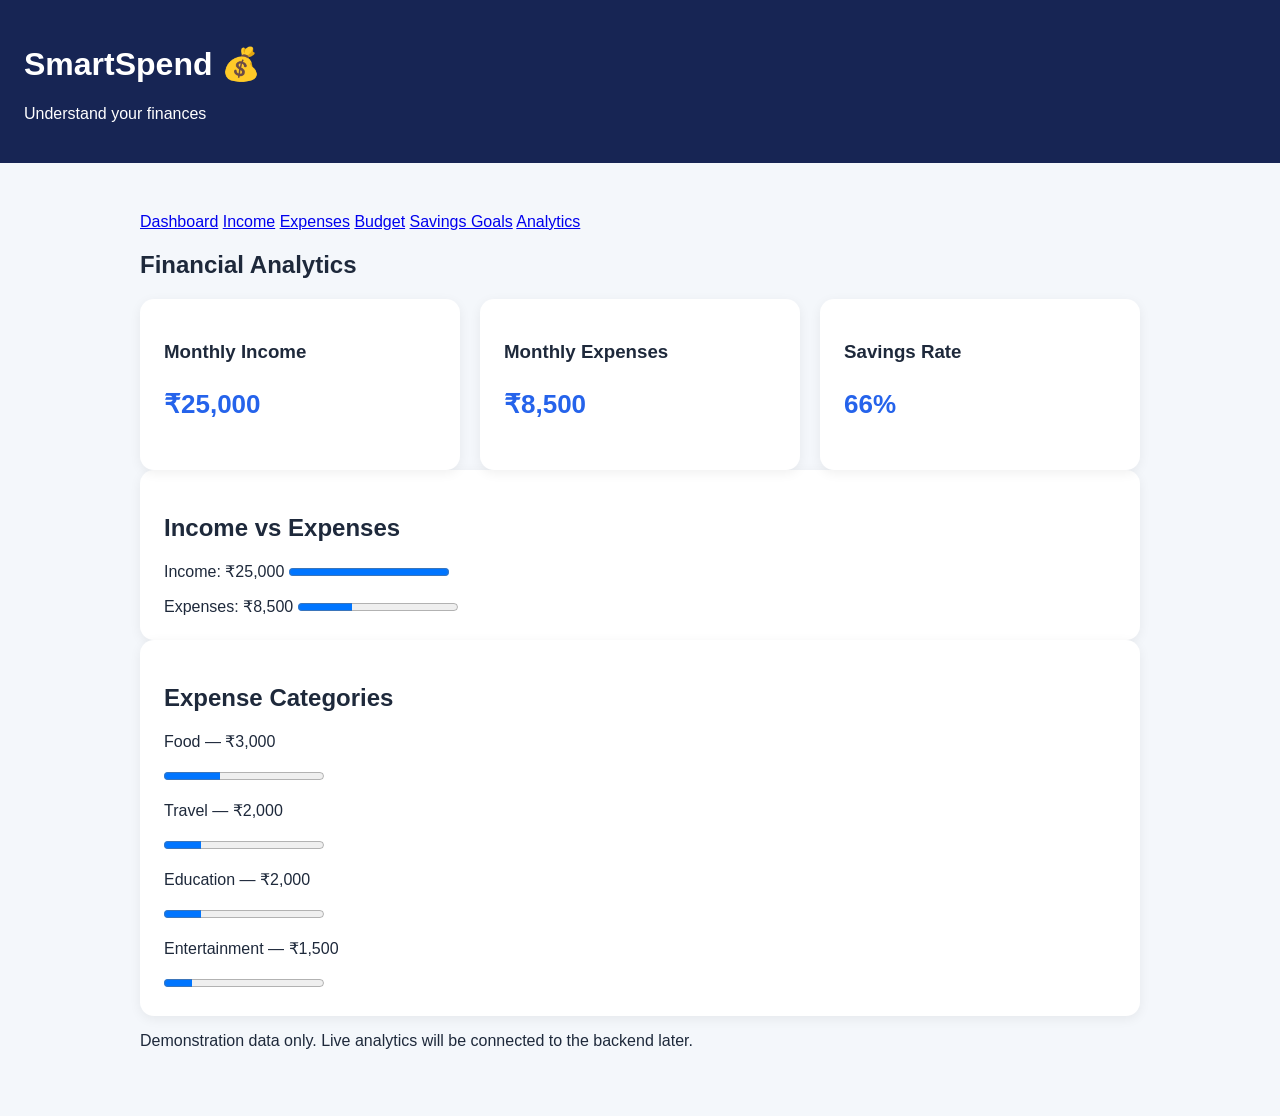
==== frontend/analytics.html @ ca67eaae "Create analytics.html" ====
<!DOCTYPE html>
<html lang="en">
<head>
  <meta charset="UTF-8">
  <meta name="viewport" content="width=device-width, initial-scale=1.0">
  <title>SmartSpend | Analytics</title>
  <link rel="stylesheet" href="style.css">
</head>
<body>
  <header>
    <h1>SmartSpend 💰</h1>
    <p>Understand your finances</p>
  </header>

  <main>
    <nav class="navigation">
      <a href="index.html">Dashboard</a>
      <a href="income.html">Income</a>
      <a href="expenses.html">Expenses</a>
      <a href="budget.html">Budget</a>
      <a href="savings.html">Savings Goals</a>
      <a href="analytics.html">Analytics</a>
    </nav>

    <h2>Financial Analytics</h2>

    <section class="cards">
      <article class="card">
        <h3>Monthly Income</h3>
        <p class="amount">₹25,000</p>
      </article>
      <article class="card">
        <h3>Monthly Expenses</h3>
        <p class="amount">₹8,500</p>
      </article>
      <article class="card">
        <h3>Savings Rate</h3>
        <p class="amount">66%</p>
      </article>
    </section>

    <section class="card">
      <h2>Income vs Expenses</h2>
      <div style="margin-bottom:16px">
        Income: ₹25,000
        <progress value="25000" max="25000"></progress>
      </div>
      <div>
        Expenses: ₹8,500
        <progress value="8500" max="25000"></progress>
      </div>
    </section>

    <section class="card">
      <h2>Expense Categories</h2>
      <p>Food — ₹3,000</p>
      <progress value="3000" max="8500"></progress>
      <p>Travel — ₹2,000</p>
      <progress value="2000" max="8500"></progress>
      <p>Education — ₹2,000</p>
      <progress value="2000" max="8500"></progress>
      <p>Entertainment — ₹1,500</p>
      <progress value="1500" max="8500"></progress>
    </section>
    <p class="note">Demonstration data only. Live analytics will be connected to the backend later.</p>
  </main>
</body>
</html>
---- frontend/style.css ----
body {
  margin: 0;
  font-family: Arial, sans-serif;
  background: #f4f7fb;
  color: #1e293b;
}

header {
  background: #172554;
  color: white;
  padding: 24px;
}

main {
  max-width: 1000px;
  margin: 30px auto;
  padding: 20px;
}

.cards {
  display: grid;
  grid-template-columns: repeat(auto-fit, minmax(200px, 1fr));
  gap: 20px;
}

.card {
  background: white;
  padding: 24px;
  border-radius: 14px;
  box-shadow: 0 3px 12px #00000010;
}

.amount {
  color: #2563eb;
  font-size: 26px;
  font-weight: bold;
}

@media (max-width: 600px) {
  main {
    margin: 12px auto;
    padding: 12px;
  }
}
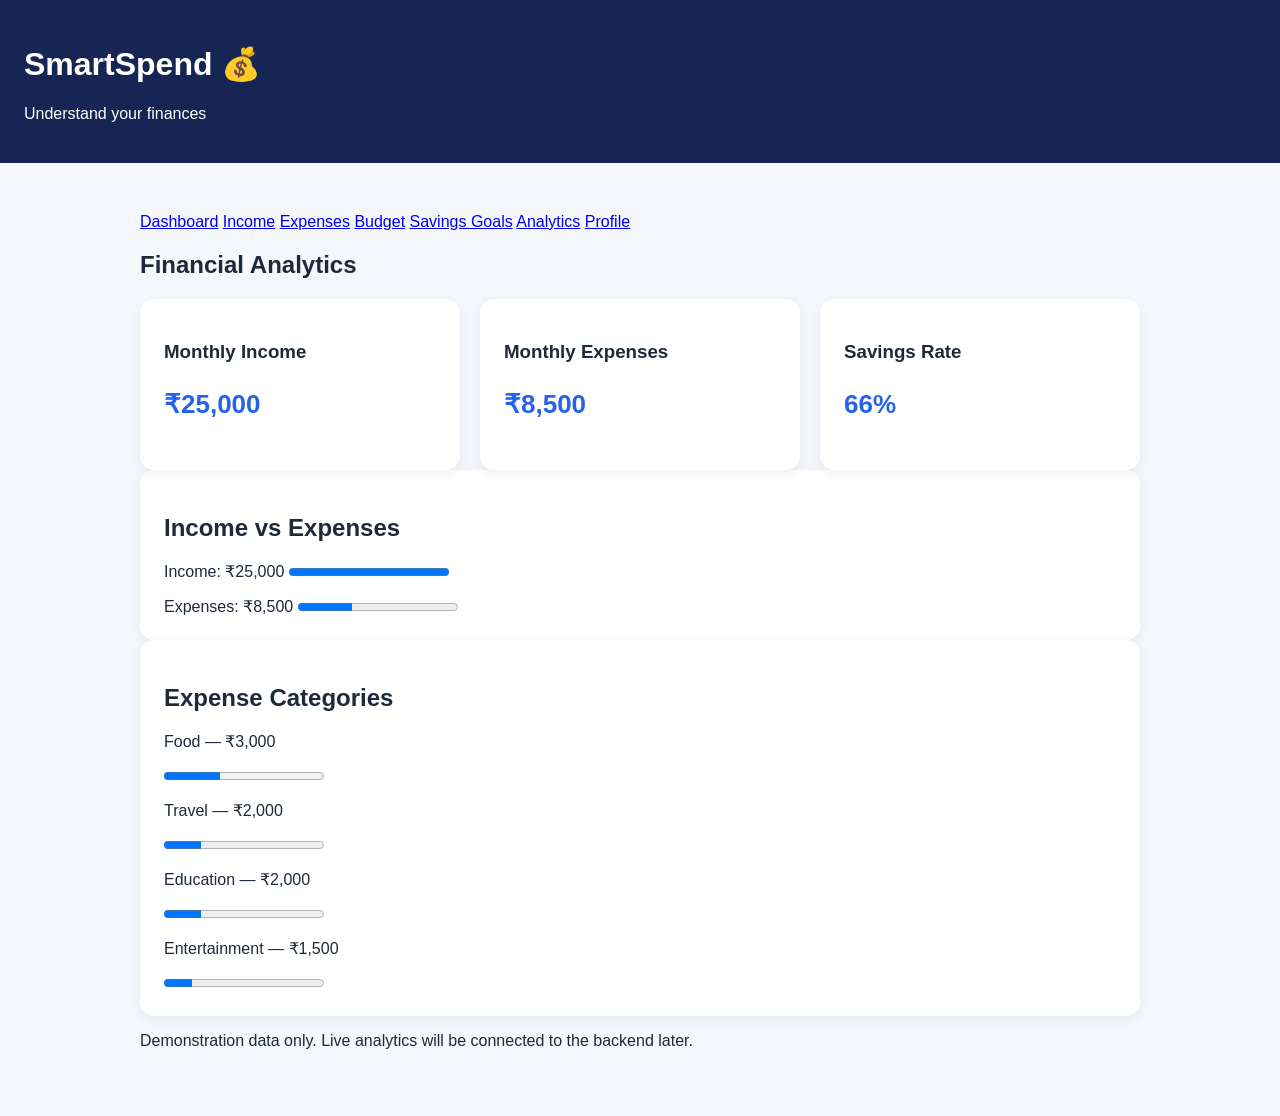
==== commit 774825e7: "Update analytics.html" ====
--- a/frontend/analytics.html
+++ b/frontend/analytics.html
@@ -13,14 +13,17 @@
   </header>
 
   <main>
-    <nav class="navigation">
-      <a href="index.html">Dashboard</a>
-      <a href="income.html">Income</a>
-      <a href="expenses.html">Expenses</a>
-      <a href="budget.html">Budget</a>
-      <a href="savings.html">Savings Goals</a>
-      <a href="analytics.html">Analytics</a>
-    </nav>
+  
+<nav class="navigation">
+  <a href="index.html">Dashboard</a>
+  <a href="income.html">Income</a>
+  <a href="expenses.html">Expenses</a>
+  <a href="budget.html">Budget</a>
+  <a href="savings.html">Savings Goals</a>
+  <a href="analytics.html">Analytics</a>
+  <a href="profile.html">Profile</a>
+</nav>
+
 
     <h2>Financial Analytics</h2>
 
